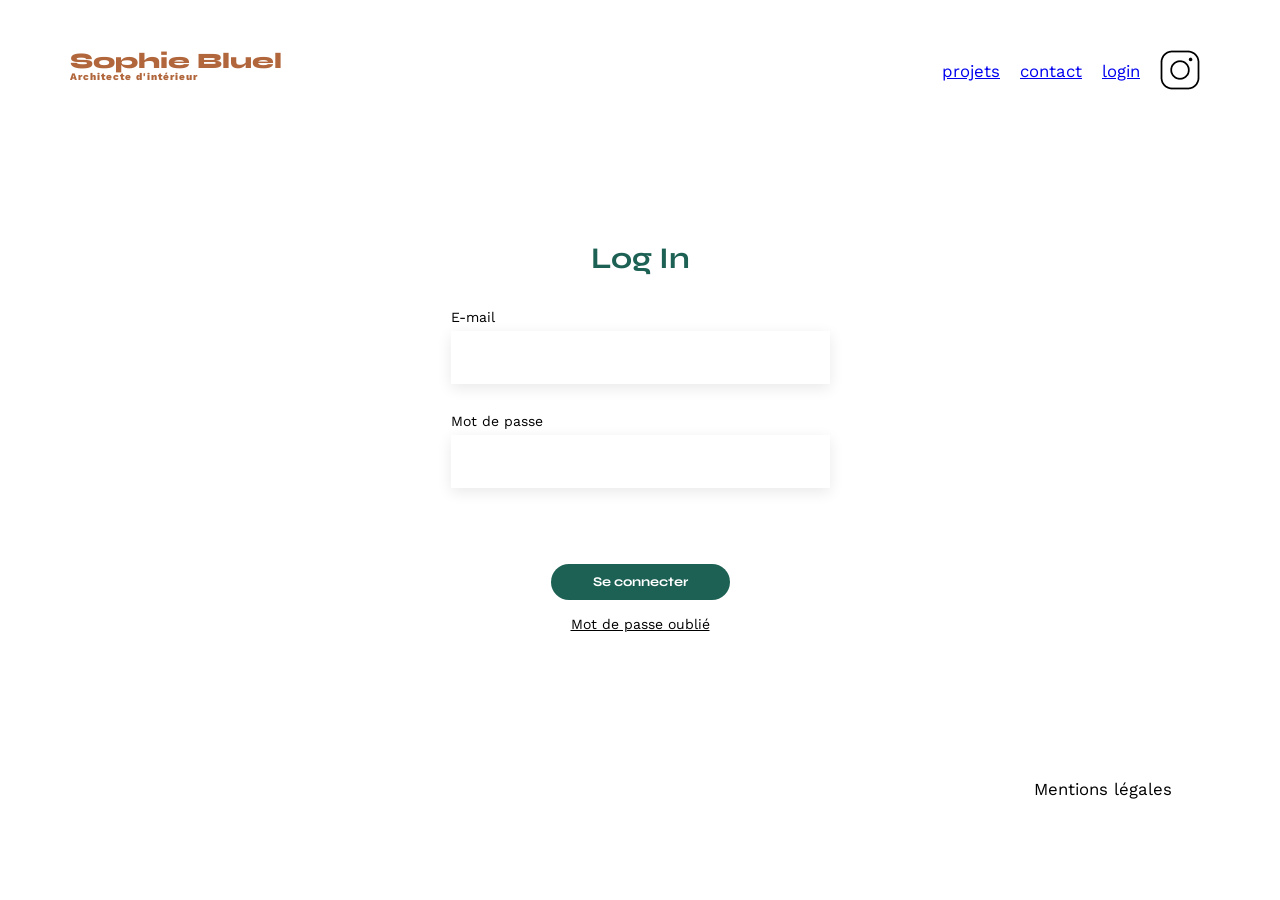
==== FrontEnd/login.html @ a1b89e58 "Intégration de la page de connexion et gestion de l'authentification" ====
<!DOCTYPE html>
<html lang="fr">
<head>
<meta charset="UTF-8">
<title>Login - Sophie Bluel</title>
<meta name="viewport" content="width=device-width, initial-scale=1.0">
<link rel="preconnect" href="https://fonts.googleapis.com">
<link rel="preconnect" href="https://fonts.gstatic.com" crossorigin>
<link href="https://fonts.googleapis.com/css2?family=Syne:wght@700;800&family=Work+Sans:wght@400;500&display=swap" rel="stylesheet">
<meta name="description" content="">
<link rel="stylesheet" href="./assets/style.css">
</head>
<body>
<header>
<h1>Sophie Bluel <span>Architecte d'intérieur</span></h1>
<nav>
<ul>
<li><a href="./index.html#portfolio">projets</a></li>
<li><a href="./index.html#contact">contact</a></li>
<li><a href="./index.html">login</a></li>
<li><img src="./assets/icons/instagram.png" alt="Instagram"></li>
</ul>
</nav>
</header>

<main>
<section class="login-section">
<h2>Log In</h2>

<form id="login-form">
<label for="email">E-mail</label>
<input type="email" id="email" name="email">

<label for="password">Mot de passe</label>
<input type="password" id="password" name="password">

<p id="error-message"></p>

<input type="submit" value="Se connecter">
</form>

<a href="#" class="forgot-password">Mot de passe oublié</a>
</section>
</main>

<footer>
<nav>
<ul>
<li>Mentions légales</li>
</ul>
</nav>
</footer>

<script src="login.js"></script>
</body>
</html>
---- FrontEnd/assets/style.css ----
/* http://meyerweb.com/eric/tools/css/reset/
   v2.0 | 20110126
   License: none (public domain)
*/

html, body, div, span, applet, object, iframe,
h1, h2, h3, h4, h5, h6, p, blockquote, pre,
a, abbr, acronym, address, big, cite, code,
del, dfn, em, img, ins, kbd, q, s, samp,
small, strike, strong, sub, sup, tt, var,
b, u, i, center,
dl, dt, dd, ol, ul, li,
fieldset, form, label, legend,
table, caption, tbody, tfoot, thead, tr, th, td,
article, aside, canvas, details, embed,
figure, figcaption, footer, header, hgroup,
menu, nav, output, ruby, section, summary,
time, mark, audio, video {
	margin: 0;
	padding: 0;
	border: 0;
	font-size: 100%;
	font: inherit;
	vertical-align: baseline;
}
/* HTML5 display-role reset for older browsers */
article, aside, details, figcaption, figure,
footer, header, hgroup, menu, nav, section {
	display: block;
}
body {
	line-height: 1;
}
ol, ul {
	list-style: none;
}
blockquote, q {
	quotes: none;
}
blockquote:before, blockquote:after,
q:before, q:after {
	content: '';
	content: none;
}
table {
	border-collapse: collapse;
	border-spacing: 0;
}
/** end reset css**/
body {
	max-width: 1140px;
	margin:auto;
	font-family: 'Work Sans' ;
	font-size: 14px;
}
header {
	display: flex;
	justify-content: space-between;
	margin: 50px 0
}
section {
	margin: 50px 0
}

h1{
	display: flex;
	flex-direction: column;
	font-family: 'Syne';
	font-size: 22px;
	font-weight: 800;
	color: #B1663C
}

h1 > span {
	font-family: 'Work Sans';
	font-size:10px;
	letter-spacing: 0.1em;
;
}

h2{
	font-family: 'Syne';
	font-weight: 700;
	font-size: 30px;
	color: #1D6154
}
nav ul {
	display: flex;
	align-items: center;
	list-style-type: none;

}
nav li {
	padding: 0 10px;
	font-size: 1.2em;
}

li:hover {
	color: #B1663C;
}
#introduction {
	display: flex;
	align-items: center;
}
#introduction figure {
	flex: 1
}
#introduction img {
	display: block;
	margin: auto;
	width: 80%;
}

#introduction article {
	flex: 1
}
#introduction h2 {
	margin-bottom: 1em;
}

#introduction p {
	margin-bottom: 0.5em;
}
#portfolio h2 {
	text-align: center;
	margin-bottom: 1em;
}
.gallery {
	width: 100%;
	display: grid;
	grid-template-columns: 1fr 1fr 1fr;
	grid-column-gap: 20px;
	grid-row-gap: 20px;
}

.gallery img {
	width: 100%;

}
#contact {
	width: 50%;
margin: auto;
}
#contact > * {
	text-align: center;

}
#contact h2{
	margin-bottom: 20px;
}
#contact form {
	text-align: left;
	margin-top:30px;
	display: flex;
	flex-direction: column;
}

#contact input {
	height: 50px;
	font-size: 1.2em;
	border: none;
	box-shadow: 0px 4px 14px rgba(0, 0, 0, 0.09);
}
#contact label {
	margin: 2em 0 1em 0;
}
#contact textarea {
	border: none;
	box-shadow: 0px 4px 14px rgba(0, 0, 0, 0.09);
}

input[type="submit"]{
	font-family: 'Syne';
	font-weight: 700;
	color: white;
	background-color: #1D6154;
	margin : 2em auto ;
	width: 180px;
	text-align: center;
	border-radius: 60px ;
}

footer nav ul {
	display: flex;
	justify-content: flex-end;
	margin: 2em
}

.filters {
display: flex;
justify-content: center;
gap: 10px;
margin-bottom: 50px;
}

.filters button {
font-family: 'Syne';
font-weight: 700;
font-size: 16px;
color: #1D6154;
background-color: white;
border: 1px solid #1D6154;
border-radius: 60px;
padding: 9px 20px;
cursor: pointer;
}

.filters button:hover {
background-color: #1D6154;
color: white;
}

.login-section {
width: 50%;
margin: 150px auto;
text-align: center;
}

.login-section h2 {
margin-bottom: 37px;
}

.login-section form {
display: flex;
flex-direction: column;
width: 379px;
margin: auto;
text-align: left;
}

.login-section label {
margin-bottom: 7px;
}

.login-section input[type="email"],
.login-section input[type="password"] {
height: 51px;
border: none;
box-shadow: 0px 4px 14px rgba(0, 0, 0, 0.09);
margin-bottom: 30px;
padding-left: 16px;
}

.login-section input[type="submit"] {
font-family: 'Syne';
font-weight: 700;
color: white;
background-color: #1D6154;
margin: 2em auto;
width: 179px;
height: 36px;
border-radius: 60px;
border: none;
cursor: pointer;
}

.forgot-password {
display: block;
margin-top: -10px;
text-align: center;
color: black;
text-decoration: underline;
}

#error-message {
color: red;
text-align: center;
margin-top: 10px;
margin-bottom: 10px;
}
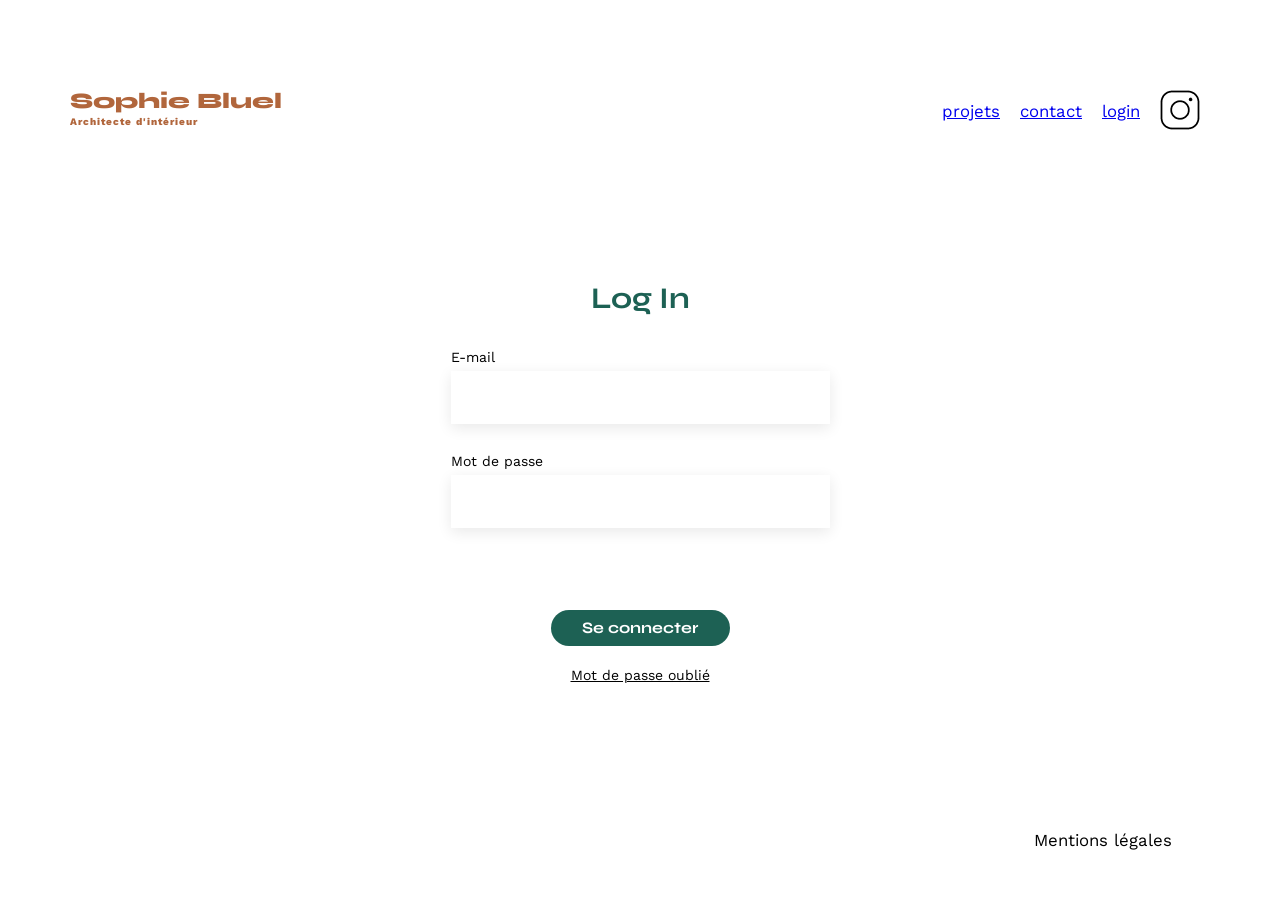
==== commit aea943f1: "Correction finale : ajout de l'indentation, amélioration du CSS (Vignette), ajout d'une option par d" ====
--- a/FrontEnd/login.html
+++ b/FrontEnd/login.html
@@ -1,56 +1,60 @@
 <!DOCTYPE html>
 <html lang="fr">
+
 <head>
-<meta charset="UTF-8">
-<title>Login - Sophie Bluel</title>
-<meta name="viewport" content="width=device-width, initial-scale=1.0">
-<link rel="preconnect" href="https://fonts.googleapis.com">
-<link rel="preconnect" href="https://fonts.gstatic.com" crossorigin>
-<link href="https://fonts.googleapis.com/css2?family=Syne:wght@700;800&family=Work+Sans:wght@400;500&display=swap" rel="stylesheet">
-<meta name="description" content="">
-<link rel="stylesheet" href="./assets/style.css">
+    <meta charset="UTF-8">
+    <title>Login - Sophie Bluel</title>
+    <meta name="viewport" content="width=device-width, initial-scale=1.0">
+    <link rel="preconnect" href="https://fonts.googleapis.com">
+    <link rel="preconnect" href="https://fonts.gstatic.com" crossorigin>
+    <link href="https://fonts.googleapis.com/css2?family=Syne:wght@700;800&family=Work+Sans:wght@400;500&display=swap"
+        rel="stylesheet">
+    <meta name="description" content="">
+    <link rel="stylesheet" href="./assets/style.css">
 </head>
+
 <body>
-<header>
-<h1>Sophie Bluel <span>Architecte d'intérieur</span></h1>
-<nav>
-<ul>
-<li><a href="./index.html#portfolio">projets</a></li>
-<li><a href="./index.html#contact">contact</a></li>
-<li><a href="./index.html">login</a></li>
-<li><img src="./assets/icons/instagram.png" alt="Instagram"></li>
-</ul>
-</nav>
-</header>
+    <header>
+        <h1>Sophie Bluel <span>Architecte d'intérieur</span></h1>
+        <nav>
+            <ul>
+                <li><a href="./index.html#portfolio">projets</a></li>
+                <li><a href="./index.html#contact">contact</a></li>
+                <li><a href="./index.html">login</a></li>
+                <li><img src="./assets/icons/instagram.png" alt="Instagram"></li>
+            </ul>
+        </nav>
+    </header>
 
-<main>
-<section class="login-section">
-<h2>Log In</h2>
+    <main>
+        <section class="login-section">
+            <h2>Log In</h2>
 
-<form id="login-form">
-<label for="email">E-mail</label>
-<input type="email" id="email" name="email">
+            <form id="login-form">
+                <label for="email">E-mail</label>
+                <input type="email" id="email" name="email">
 
-<label for="password">Mot de passe</label>
-<input type="password" id="password" name="password">
+                <label for="password">Mot de passe</label>
+                <input type="password" id="password" name="password">
 
-<p id="error-message"></p>
+                <p id="error-message"></p>
 
-<input type="submit" value="Se connecter">
-</form>
+                <input type="submit" value="Se connecter">
+            </form>
 
-<a href="#" class="forgot-password">Mot de passe oublié</a>
-</section>
-</main>
+            <a href="#" class="forgot-password">Mot de passe oublié</a>
+        </section>
+    </main>
 
-<footer>
-<nav>
-<ul>
-<li>Mentions légales</li>
-</ul>
-</nav>
-</footer>
+    <footer>
+        <nav>
+            <ul>
+                <li>Mentions légales</li>
+            </ul>
+        </nav>
+    </footer>
 
-<script src="login.js"></script>
+    <script src="login.js"></script>
 </body>
+
 </html>
--- a/FrontEnd/assets/style.css
+++ b/FrontEnd/assets/style.css
@@ -3,19 +3,87 @@
    License: none (public domain)
 */
 
-html, body, div, span, applet, object, iframe,
-h1, h2, h3, h4, h5, h6, p, blockquote, pre,
-a, abbr, acronym, address, big, cite, code,
-del, dfn, em, img, ins, kbd, q, s, samp,
-small, strike, strong, sub, sup, tt, var,
-b, u, i, center,
-dl, dt, dd, ol, ul, li,
-fieldset, form, label, legend,
-table, caption, tbody, tfoot, thead, tr, th, td,
-article, aside, canvas, details, embed,
-figure, figcaption, footer, header, hgroup,
-menu, nav, output, ruby, section, summary,
-time, mark, audio, video {
+html,
+body,
+div,
+span,
+applet,
+object,
+iframe,
+h1,
+h2,
+h3,
+h4,
+h5,
+h6,
+p,
+blockquote,
+pre,
+a,
+abbr,
+acronym,
+address,
+big,
+cite,
+code,
+del,
+dfn,
+em,
+img,
+ins,
+kbd,
+q,
+s,
+samp,
+small,
+strike,
+strong,
+sub,
+sup,
+tt,
+var,
+b,
+u,
+i,
+center,
+dl,
+dt,
+dd,
+ol,
+ul,
+li,
+fieldset,
+form,
+label,
+legend,
+table,
+caption,
+tbody,
+tfoot,
+thead,
+tr,
+th,
+td,
+article,
+aside,
+canvas,
+details,
+embed,
+figure,
+figcaption,
+footer,
+header,
+hgroup,
+menu,
+nav,
+output,
+ruby,
+section,
+summary,
+time,
+mark,
+audio,
+video {
 	margin: 0;
 	padding: 0;
 	border: 0;
@@ -23,46 +91,68 @@
 	font: inherit;
 	vertical-align: baseline;
 }
+
 /* HTML5 display-role reset for older browsers */
-article, aside, details, figcaption, figure,
-footer, header, hgroup, menu, nav, section {
+article,
+aside,
+details,
+figcaption,
+figure,
+footer,
+header,
+hgroup,
+menu,
+nav,
+section {
 	display: block;
 }
+
 body {
 	line-height: 1;
 }
-ol, ul {
+
+ol,
+ul {
 	list-style: none;
 }
-blockquote, q {
+
+blockquote,
+q {
 	quotes: none;
 }
-blockquote:before, blockquote:after,
-q:before, q:after {
+
+blockquote:before,
+blockquote:after,
+q:before,
+q:after {
 	content: '';
 	content: none;
 }
+
 table {
 	border-collapse: collapse;
 	border-spacing: 0;
 }
+
 /** end reset css**/
 body {
 	max-width: 1140px;
-	margin:auto;
-	font-family: 'Work Sans' ;
+	margin: auto;
+	font-family: 'Work Sans';
 	font-size: 14px;
 }
+
 header {
 	display: flex;
 	justify-content: space-between;
-	margin: 50px 0
-}
+	margin-top: 90px
+}
+
 section {
 	margin: 50px 0
 }
 
-h1{
+h1 {
 	display: flex;
 	flex-direction: column;
 	font-family: 'Syne';
@@ -71,25 +161,27 @@
 	color: #B1663C
 }
 
-h1 > span {
+h1>span {
 	font-family: 'Work Sans';
-	font-size:10px;
+	font-size: 10px;
 	letter-spacing: 0.1em;
-;
-}
-
-h2{
+	margin-top: 5px;
+}
+
+h2 {
 	font-family: 'Syne';
 	font-weight: 700;
 	font-size: 30px;
 	color: #1D6154
 }
+
 nav ul {
 	display: flex;
 	align-items: center;
 	list-style-type: none;
 
 }
+
 nav li {
 	padding: 0 10px;
 	font-size: 1.2em;
@@ -98,13 +190,16 @@
 li:hover {
 	color: #B1663C;
 }
+
 #introduction {
 	display: flex;
 	align-items: center;
 }
+
 #introduction figure {
 	flex: 1
 }
+
 #introduction img {
 	display: block;
 	margin: auto;
@@ -114,6 +209,7 @@
 #introduction article {
 	flex: 1
 }
+
 #introduction h2 {
 	margin-bottom: 1em;
 }
@@ -121,10 +217,12 @@
 #introduction p {
 	margin-bottom: 0.5em;
 }
+
 #portfolio h2 {
 	text-align: center;
 	margin-bottom: 1em;
 }
+
 .gallery {
 	width: 100%;
 	display: grid;
@@ -137,20 +235,24 @@
 	width: 100%;
 
 }
+
 #contact {
 	width: 50%;
-margin: auto;
-}
-#contact > * {
-	text-align: center;
-
-}
-#contact h2{
+	margin: auto;
+}
+
+#contact>* {
+	text-align: center;
+
+}
+
+#contact h2 {
 	margin-bottom: 20px;
 }
+
 #contact form {
 	text-align: left;
-	margin-top:30px;
+	margin-top: 30px;
 	display: flex;
 	flex-direction: column;
 }
@@ -161,23 +263,25 @@
 	border: none;
 	box-shadow: 0px 4px 14px rgba(0, 0, 0, 0.09);
 }
+
 #contact label {
 	margin: 2em 0 1em 0;
 }
+
 #contact textarea {
 	border: none;
 	box-shadow: 0px 4px 14px rgba(0, 0, 0, 0.09);
 }
 
-input[type="submit"]{
+input[type="submit"] {
 	font-family: 'Syne';
 	font-weight: 700;
 	color: white;
 	background-color: #1D6154;
-	margin : 2em auto ;
+	margin: 2em auto;
 	width: 180px;
 	text-align: center;
-	border-radius: 60px ;
+	border-radius: 60px;
 }
 
 footer nav ul {
@@ -186,85 +290,295 @@
 	margin: 2em
 }
 
+/* ===================== FILTERS ===================== */
 .filters {
-display: flex;
-justify-content: center;
-gap: 10px;
-margin-bottom: 50px;
+	display: flex;
+	justify-content: center;
+	gap: 10px;
+	margin-bottom: 50px;
 }
 
 .filters button {
-font-family: 'Syne';
-font-weight: 700;
-font-size: 16px;
-color: #1D6154;
-background-color: white;
-border: 1px solid #1D6154;
-border-radius: 60px;
-padding: 9px 20px;
-cursor: pointer;
+	font: 700 16px 'Syne';
+	color: #1D6154;
+	background: white;
+	border: 1px solid #1D6154;
+	border-radius: 60px;
+	padding: 9px 20px;
+	cursor: pointer;
 }
 
 .filters button:hover {
-background-color: #1D6154;
-color: white;
-}
-
+	background: #1D6154;
+	color: white;
+}
+
+/* ===================== LOGIN ===================== */
 .login-section {
-width: 50%;
-margin: 150px auto;
-text-align: center;
+	width: 50%;
+	margin: 150px auto;
+	text-align: center;
 }
 
 .login-section h2 {
-margin-bottom: 37px;
+	margin-bottom: 37px;
 }
 
 .login-section form {
-display: flex;
-flex-direction: column;
-width: 379px;
-margin: auto;
-text-align: left;
+	display: flex;
+	flex-direction: column;
+	width: 379px;
+	margin: auto;
+	text-align: left;
 }
 
 .login-section label {
-margin-bottom: 7px;
+	margin-bottom: 7px;
 }
 
 .login-section input[type="email"],
 .login-section input[type="password"] {
-height: 51px;
-border: none;
-box-shadow: 0px 4px 14px rgba(0, 0, 0, 0.09);
-margin-bottom: 30px;
-padding-left: 16px;
+	height: 51px;
+	border: none;
+	box-shadow: 0 4px 14px rgba(0, 0, 0, 0.09);
+	margin-bottom: 30px;
+	padding-left: 16px;
 }
 
 .login-section input[type="submit"] {
-font-family: 'Syne';
-font-weight: 700;
-color: white;
-background-color: #1D6154;
-margin: 2em auto;
-width: 179px;
-height: 36px;
-border-radius: 60px;
-border: none;
-cursor: pointer;
+	font: 700 16px 'Syne';
+	color: white;
+	background: #1D6154;
+	margin: 2em auto;
+	width: 179px;
+	height: 36px;
+	border-radius: 60px;
+	border: none;
+	cursor: pointer;
 }
 
 .forgot-password {
-display: block;
-margin-top: -10px;
-text-align: center;
-color: black;
-text-decoration: underline;
+	display: block;
+	margin-top: -10px;
+	text-align: center;
+	color: black;
+	text-decoration: underline;
 }
 
 #error-message {
-color: red;
-text-align: center;
-margin-top: 10px;
-margin-bottom: 10px;
+	color: red;
+	text-align: center;
+	margin: 10px 0;
+}
+
+/* ===================== EDIT MODE ===================== */
+#edit-banner {
+	display: none;
+	position: fixed;
+	top: 0;
+	left: 0;
+	width: 100%;
+	height: 50px;
+	background: black;
+	color: white;
+	display: flex;
+	justify-content: center;
+	align-items: center;
+	gap: 10px;
+	z-index: 1000;
+}
+
+.portfolio-title {
+	display: flex;
+	justify-content: center;
+	align-items: center;
+	gap: 20px;
+	margin: 120px 0 60px;
+}
+
+#edit-projects {
+	display: none;
+	background: none;
+	border: none;
+	font-size: 14px;
+	cursor: pointer;
+	margin-bottom: 28px;
+}
+
+/* ===================== MODAL ===================== */
+.modal {
+	position: fixed;
+	inset: 0;
+	background: rgba(0, 0, 0, 0.5);
+	display: none;
+	justify-content: center;
+	align-items: center;
+	z-index: 2000;
+}
+
+.modal-wrapper {
+	background: white;
+	width: 630px;
+	padding: 30px 36px 45px;
+	border-radius: 10px;
+	position: relative;
+	box-sizing: border-box;
+}
+
+.modal-close,
+.modal-back {
+	position: absolute;
+	top: 20px;
+	border: none;
+	background: none;
+	font-size: 20px;
+	cursor: pointer;
+}
+
+.modal-close {
+	right: 20px;
+}
+
+.modal-back {
+	left: 20px;
+	display: none;
+}
+
+.modal-wrapper h3 {
+	text-align: center;
+	margin-bottom: 30px;
+}
+
+.modal-gallery {
+	display: grid;
+	grid-template-columns: repeat(5, 1fr);
+	gap: 30px 0px;
+	margin: 30px 0;
+}
+
+.modal-work {
+	position: relative;
+	width: 90%;
+	margin: 0 auto;
+}
+
+.modal-work img {
+	width: 100%;
+	object-fit: cover;
+	display: block;
+}
+
+.delete-work {
+	position: absolute;
+	top: 5px;
+	right: 5px;
+	background: black;
+	color: white;
+	border: none;
+	width: 20px;
+	height: 20px;
+	font-size: 11px;
+	display: flex;
+	justify-content: center;
+	align-items: center;
+	cursor: pointer;
+}
+
+.add-photo,
+.validate-photo {
+	display: block;
+	margin: 30px auto 0;
+	width: 237px;
+	height: 36px;
+	border-radius: 60px;
+	border: none;
+	font: 700 14px 'Syne';
+	cursor: pointer;
+}
+
+.add-photo {
+	background: #1D6154;
+	color: white;
+}
+
+.validate-photo {
+	background: #A7A7A7;
+	color: white;
+}
+
+.validate-photo:disabled {
+	cursor: default;
+	opacity: 1;
+}
+
+/* ===================== ADD PHOTO ===================== */
+#modal-add-view {
+	display: none;
+}
+
+.upload-placeholder {
+	background: #E8F1F6;
+	height: 169px;
+	display: flex;
+	flex-direction: column;
+	justify-content: center;
+	align-items: center;
+	gap: 10px;
+	margin-bottom: 25px;
+	overflow: hidden;
+	position: relative;
+}
+
+.upload-placeholder.preview-mode {
+	justify-content: center;
+	align-items: center;
+}
+
+.upload-placeholder i {
+	font-size: 40px;
+	color: #B9C5CC;
+}
+
+.upload-button {
+	background: #CBD6DC;
+	color: #306685;
+	padding: 10px 20px;
+	border-radius: 50px;
+	font-weight: 600;
+	cursor: pointer;
+}
+
+.upload-placeholder p {
+	font-size: 10px;
+	color: #444;
+}
+
+#preview-image {
+	display: none;
+	width: 129px;
+	height: 169px;
+	object-fit: cover;
+}
+
+#add-photo-form {
+	display: flex;
+	flex-direction: column;
+}
+
+#add-photo-form label {
+	margin: 15px 0 10px;
+}
+
+#add-photo-form input,
+#add-photo-form select {
+	height: 45px;
+	border: none;
+	box-shadow: 0 4px 14px rgba(0, 0, 0, 0.09);
+	padding: 0 10px;
+}
+
+.modal-separator {
+	margin: 45px 0 30px;
+	border: none;
+	border-top: 1px solid #B3B3B3;
 }
